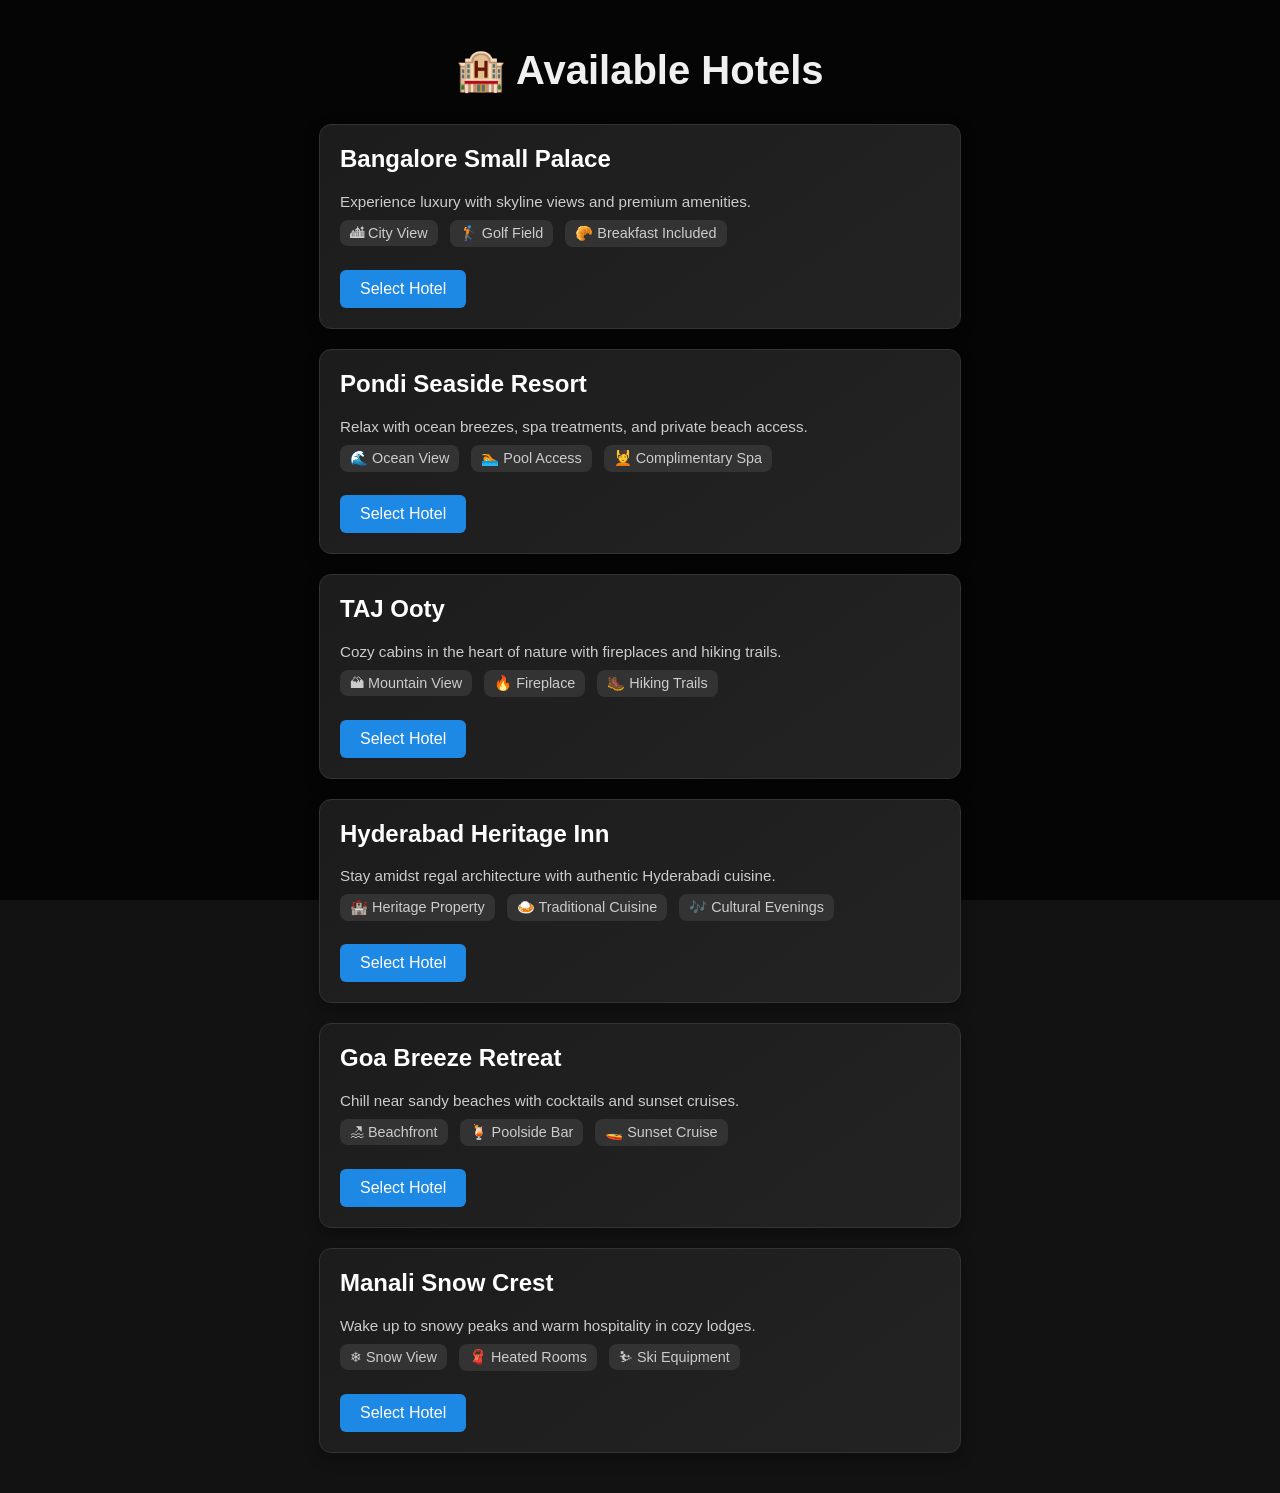
==== backend/templates/catalog.html @ 008aa0b5 "Initial project scaffold" ====
<!DOCTYPE html>
<html lang="en">
<head>
  <meta charset="UTF-8">
  <title>Hotel Catalog</title>
  <style>
    body {
	   margin: 0;
	   background-image: url('homepage.jpg');
	   background-size: cover;
       background-position: center;
       background-attachment: fixed;
       color: #f0f0f0;
       font-family: 'Segoe UI', Tahoma, Geneva, Verdana, sans-serif;
       padding: 20px;
	}
	
	body::before {
  content: '';
  position: fixed;
  top: 0; left: 0;
  width: 100%; height: 100%;
  background: rgba(0, 0, 0, 0.75); /* Light opacity (25%) */
  z-index: -1;
}

    body {
      margin: 0;
      background-color: #121212;
      color: #f0f0f0;
      font-family: 'Segoe UI', Tahoma, Geneva, Verdana, sans-serif;
      padding: 20px;
    }

    h1 {
      text-align: center;
      margin-bottom: 30px;
      font-size: 2.5em;
    }

    .hotel {
      background: linear-gradient(145deg, #1c1c1c, #232323);
      border: 1px solid #333;
      border-radius: 12px;
      padding: 20px;
      margin: 20px auto;
      max-width: 600px;
      box-shadow: 0 5px 15px rgba(0,0,0,0.3);
      transition: transform 0.2s;
    }

    .hotel:hover {
      transform: scale(1.02);
    }

    .hotel h2 {
      margin-top: 0;
      color: #ffffff;
    }

    .hotel p {
      margin: 10px 0;
      color: #cccccc;
      font-size: 0.95em;
    }

    .features {
      margin-top: 10px;
      font-size: 0.9em;
    }

    .features span {
      display: inline-block;
      background: #333;
      color: #ccc;
      padding: 5px 10px;
      border-radius: 8px;
      margin-right: 8px;
      margin-bottom: 5px;
    }

    button {
      background-color: #1e88e5;
      color: white;
      border: none;
      padding: 10px 20px;
      font-size: 1em;
      border-radius: 6px;
      cursor: pointer;
      transition: background 0.3s ease;
    }

    button:hover {
      background-color: #1565c0;
    }

    @media (max-width: 600px) {
      body {
        padding: 10px;
      }

      .hotel {
        padding: 15px;
      }
    }
  </style>
</head>
<body>
  <h1>🏨 Available Hotels</h1>

  <div class="hotel">
    <h2>Bangalore Small Palace</h2>
    <p>Experience luxury with skyline views and premium amenities.</p>
    <div class="features">
      <span>🏙 City View</span>
      <span>🏌 Golf Field</span>
      <span>🥐 Breakfast Included</span>
    </div>
    <br>
    <button onclick="selectHotel('Grand Palace')">Select Hotel</button>
  </div>

  <div class="hotel">
    <h2>Pondi Seaside Resort</h2>
    <p>Relax with ocean breezes, spa treatments, and private beach access.</p>
    <div class="features">
      <span>🌊 Ocean View</span>
      <span>🏊 Pool Access</span>
      <span>💆 Complimentary Spa</span>
    </div>
    <br>
    <button onclick="selectHotel('Seaside Resort')">Select Hotel</button>
  </div>

  <div class="hotel">
    <h2>TAJ Ooty</h2>
    <p>Cozy cabins in the heart of nature with fireplaces and hiking trails.</p>
    <div class="features">
      <span>🏔 Mountain View</span>
      <span>🔥 Fireplace</span>
      <span>🥾 Hiking Trails</span>
    </div>
    <br>
    <button onclick="selectHotel('Mountain Lodge')">Select Hotel</button>
  </div>
    <div class="hotel">
    <h2>Hyderabad Heritage Inn</h2>
    <p>Stay amidst regal architecture with authentic Hyderabadi cuisine.</p>
    <div class="features">
      <span>🏰 Heritage Property</span>
      <span>🍛 Traditional Cuisine</span>
      <span>🎶 Cultural Evenings</span>
    </div>
    <br>
    <button onclick="selectHotel('Heritage Inn')">Select Hotel</button>
  </div>

  <div class="hotel">
    <h2>Goa Breeze Retreat</h2>
    <p>Chill near sandy beaches with cocktails and sunset cruises.</p>
    <div class="features">
      <span>🏖 Beachfront</span>
      <span>🍹 Poolside Bar</span>
      <span>🚤 Sunset Cruise</span>
    </div>
    <br>
    <button onclick="selectHotel('Breeze Retreat')">Select Hotel</button>
  </div>

  <div class="hotel">
    <h2>Manali Snow Crest</h2>
    <p>Wake up to snowy peaks and warm hospitality in cozy lodges.</p>
    <div class="features">
      <span>❄ Snow View</span>
      <span>🧣 Heated Rooms</span>
      <span>⛷ Ski Equipment</span>
    </div>
    <br>
    <button onclick="selectHotel('Snow Crest')">Select Hotel</button>
  </div>


  <script>
    function selectHotel(hotelName) {
      localStorage.removeItem("selectedHotel");
      localStorage.setItem("selectedHotel", hotelName);
      window.location.href = "Rooms_list.html";
    }
  </script>
</body>
</html>
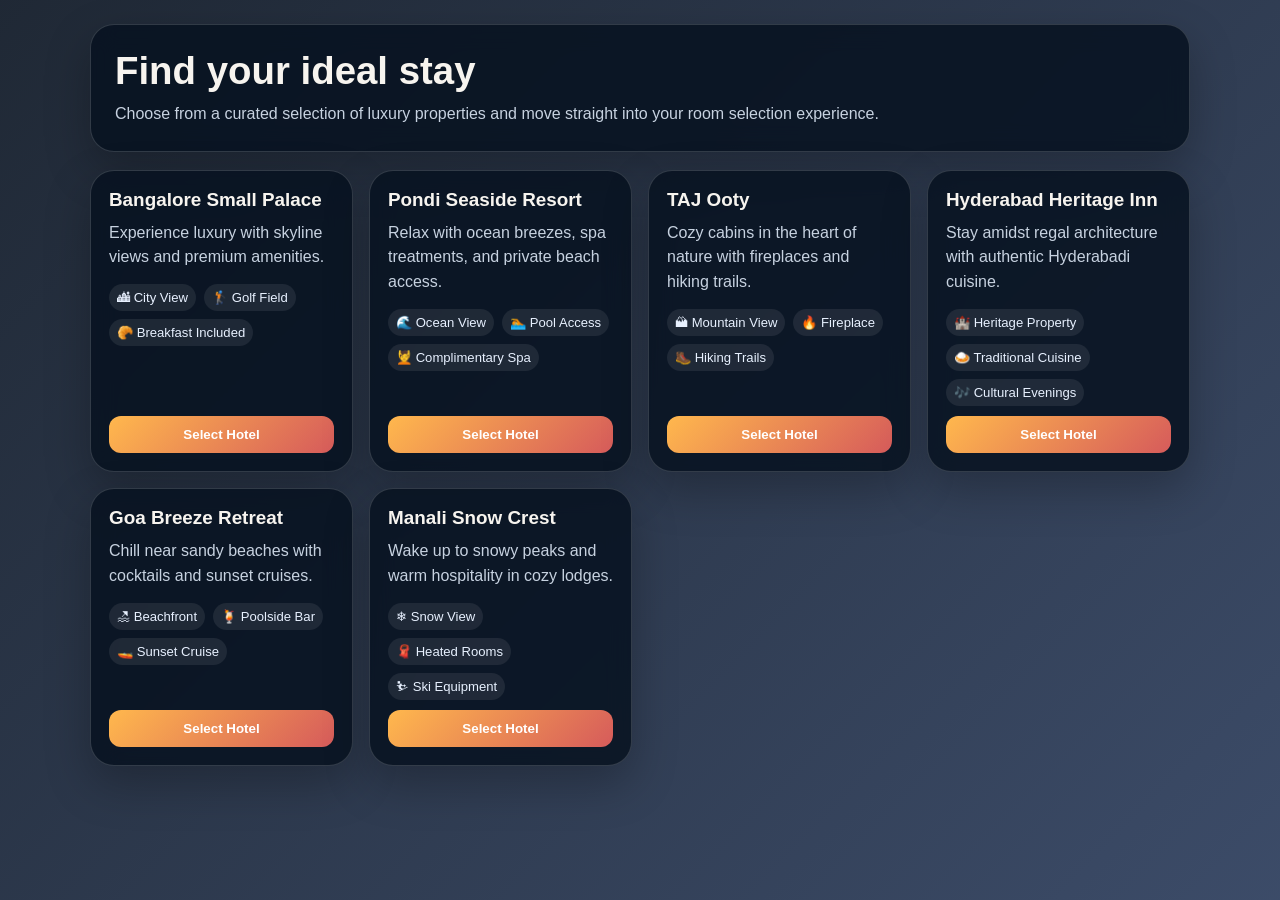
==== commit 6eb66db8: "Refresh booking flow UI and routing" ====
--- a/backend/templates/catalog.html
+++ b/backend/templates/catalog.html
@@ -2,189 +2,162 @@
 <html lang="en">
 <head>
   <meta charset="UTF-8">
+  <meta name="viewport" content="width=device-width, initial-scale=1.0" />
   <title>Hotel Catalog</title>
   <style>
-    body {
-	   margin: 0;
-	   background-image: url('homepage.jpg');
-	   background-size: cover;
-       background-position: center;
-       background-attachment: fixed;
-       color: #f0f0f0;
-       font-family: 'Segoe UI', Tahoma, Geneva, Verdana, sans-serif;
-       padding: 20px;
-	}
-	
-	body::before {
-  content: '';
-  position: fixed;
-  top: 0; left: 0;
-  width: 100%; height: 100%;
-  background: rgba(0, 0, 0, 0.75); /* Light opacity (25%) */
-  z-index: -1;
-}
+    :root {
+      --bg: #07111f;
+      --panel: rgba(7, 17, 31, 0.84);
+      --text: #f7f4ef;
+      --muted: #c7d2e0;
+      --accent: #ffb84d;
+      --accent-2: #d65b5b;
+      --border: rgba(255,255,255,0.16);
+    }
 
+    * { box-sizing: border-box; }
     body {
       margin: 0;
-      background-color: #121212;
-      color: #f0f0f0;
+      min-height: 100vh;
       font-family: 'Segoe UI', Tahoma, Geneva, Verdana, sans-serif;
-      padding: 20px;
+      color: var(--text);
+      background: linear-gradient(135deg, rgba(7,17,31,0.9), rgba(17,36,71,0.82)), url('/static/homepage.jpg') center/cover fixed;
+      padding: 24px;
     }
 
-    h1 {
-      text-align: center;
-      margin-bottom: 30px;
-      font-size: 2.5em;
+    .page-shell {
+      max-width: 1100px;
+      margin: 0 auto;
+      display: grid;
+      gap: 18px;
     }
 
-    .hotel {
-      background: linear-gradient(145deg, #1c1c1c, #232323);
-      border: 1px solid #333;
-      border-radius: 12px;
-      padding: 20px;
-      margin: 20px auto;
-      max-width: 600px;
-      box-shadow: 0 5px 15px rgba(0,0,0,0.3);
-      transition: transform 0.2s;
+    .hero-card, .hotel-card {
+      background: var(--panel);
+      backdrop-filter: blur(12px);
+      border: 1px solid var(--border);
+      border-radius: 24px;
+      box-shadow: 0 18px 45px rgba(0,0,0,0.25);
     }
 
-    .hotel:hover {
-      transform: scale(1.02);
+    .hero-card {
+      padding: 24px;
     }
 
-    .hotel h2 {
-      margin-top: 0;
-      color: #ffffff;
+    .hero-card h1 {
+      margin: 0 0 8px;
+      font-size: clamp(1.8rem, 3vw, 2.4rem);
     }
 
-    .hotel p {
-      margin: 10px 0;
-      color: #cccccc;
-      font-size: 0.95em;
+    .hero-card p {
+      margin: 0;
+      color: var(--muted);
+      line-height: 1.6;
     }
 
+    .hotel-grid {
+      display: grid;
+      grid-template-columns: repeat(auto-fit, minmax(260px, 1fr));
+      gap: 16px;
+    }
+
+    .hotel-card {
+      padding: 18px;
+      display: flex;
+      flex-direction: column;
+      gap: 10px;
+      transition: transform .2s ease;
+    }
+
+    .hotel-card:hover { transform: translateY(-3px); }
+
+    .hotel-card h2 { margin: 0; font-size: 1.18rem; }
+    .hotel-card p { margin: 0; color: var(--muted); line-height: 1.55; }
+
     .features {
-      margin-top: 10px;
-      font-size: 0.9em;
+      display: flex;
+      flex-wrap: wrap;
+      gap: 8px;
+      margin-top: 4px;
     }
 
     .features span {
-      display: inline-block;
-      background: #333;
-      color: #ccc;
-      padding: 5px 10px;
-      border-radius: 8px;
-      margin-right: 8px;
-      margin-bottom: 5px;
+      font-size: 0.82rem;
+      padding: 6px 8px;
+      border-radius: 999px;
+      background: rgba(255,255,255,0.08);
+      color: #e8f1ff;
     }
 
     button {
-      background-color: #1e88e5;
+      margin-top: auto;
+      border: none;
+      border-radius: 12px;
+      padding: 11px 14px;
+      background: linear-gradient(135deg, var(--accent), var(--accent-2));
       color: white;
-      border: none;
-      padding: 10px 20px;
-      font-size: 1em;
-      border-radius: 6px;
+      font-weight: 700;
       cursor: pointer;
-      transition: background 0.3s ease;
-    }
-
-    button:hover {
-      background-color: #1565c0;
-    }
-
-    @media (max-width: 600px) {
-      body {
-        padding: 10px;
-      }
-
-      .hotel {
-        padding: 15px;
-      }
     }
   </style>
 </head>
 <body>
-  <h1>🏨 Available Hotels</h1>
+  <div class="page-shell">
+    <section class="hero-card">
+      <h1>Find your ideal stay</h1>
+      <p>Choose from a curated selection of luxury properties and move straight into your room selection experience.</p>
+    </section>
 
-  <div class="hotel">
-    <h2>Bangalore Small Palace</h2>
-    <p>Experience luxury with skyline views and premium amenities.</p>
-    <div class="features">
-      <span>🏙 City View</span>
-      <span>🏌 Golf Field</span>
-      <span>🥐 Breakfast Included</span>
-    </div>
-    <br>
-    <button onclick="selectHotel('Grand Palace')">Select Hotel</button>
+    <section class="hotel-grid">
+      <article class="hotel-card">
+        <h2>Bangalore Small Palace</h2>
+        <p>Experience luxury with skyline views and premium amenities.</p>
+        <div class="features"><span>🏙 City View</span><span>🏌 Golf Field</span><span>🥐 Breakfast Included</span></div>
+        <button onclick="selectHotel('Grand Palace')">Select Hotel</button>
+      </article>
+
+      <article class="hotel-card">
+        <h2>Pondi Seaside Resort</h2>
+        <p>Relax with ocean breezes, spa treatments, and private beach access.</p>
+        <div class="features"><span>🌊 Ocean View</span><span>🏊 Pool Access</span><span>💆 Complimentary Spa</span></div>
+        <button onclick="selectHotel('Seaside Resort')">Select Hotel</button>
+      </article>
+
+      <article class="hotel-card">
+        <h2>TAJ Ooty</h2>
+        <p>Cozy cabins in the heart of nature with fireplaces and hiking trails.</p>
+        <div class="features"><span>🏔 Mountain View</span><span>🔥 Fireplace</span><span>🥾 Hiking Trails</span></div>
+        <button onclick="selectHotel('Mountain Lodge')">Select Hotel</button>
+      </article>
+
+      <article class="hotel-card">
+        <h2>Hyderabad Heritage Inn</h2>
+        <p>Stay amidst regal architecture with authentic Hyderabadi cuisine.</p>
+        <div class="features"><span>🏰 Heritage Property</span><span>🍛 Traditional Cuisine</span><span>🎶 Cultural Evenings</span></div>
+        <button onclick="selectHotel('Heritage Inn')">Select Hotel</button>
+      </article>
+
+      <article class="hotel-card">
+        <h2>Goa Breeze Retreat</h2>
+        <p>Chill near sandy beaches with cocktails and sunset cruises.</p>
+        <div class="features"><span>🏖 Beachfront</span><span>🍹 Poolside Bar</span><span>🚤 Sunset Cruise</span></div>
+        <button onclick="selectHotel('Breeze Retreat')">Select Hotel</button>
+      </article>
+
+      <article class="hotel-card">
+        <h2>Manali Snow Crest</h2>
+        <p>Wake up to snowy peaks and warm hospitality in cozy lodges.</p>
+        <div class="features"><span>❄ Snow View</span><span>🧣 Heated Rooms</span><span>⛷ Ski Equipment</span></div>
+        <button onclick="selectHotel('Snow Crest')">Select Hotel</button>
+      </article>
+    </section>
   </div>
-
-  <div class="hotel">
-    <h2>Pondi Seaside Resort</h2>
-    <p>Relax with ocean breezes, spa treatments, and private beach access.</p>
-    <div class="features">
-      <span>🌊 Ocean View</span>
-      <span>🏊 Pool Access</span>
-      <span>💆 Complimentary Spa</span>
-    </div>
-    <br>
-    <button onclick="selectHotel('Seaside Resort')">Select Hotel</button>
-  </div>
-
-  <div class="hotel">
-    <h2>TAJ Ooty</h2>
-    <p>Cozy cabins in the heart of nature with fireplaces and hiking trails.</p>
-    <div class="features">
-      <span>🏔 Mountain View</span>
-      <span>🔥 Fireplace</span>
-      <span>🥾 Hiking Trails</span>
-    </div>
-    <br>
-    <button onclick="selectHotel('Mountain Lodge')">Select Hotel</button>
-  </div>
-    <div class="hotel">
-    <h2>Hyderabad Heritage Inn</h2>
-    <p>Stay amidst regal architecture with authentic Hyderabadi cuisine.</p>
-    <div class="features">
-      <span>🏰 Heritage Property</span>
-      <span>🍛 Traditional Cuisine</span>
-      <span>🎶 Cultural Evenings</span>
-    </div>
-    <br>
-    <button onclick="selectHotel('Heritage Inn')">Select Hotel</button>
-  </div>
-
-  <div class="hotel">
-    <h2>Goa Breeze Retreat</h2>
-    <p>Chill near sandy beaches with cocktails and sunset cruises.</p>
-    <div class="features">
-      <span>🏖 Beachfront</span>
-      <span>🍹 Poolside Bar</span>
-      <span>🚤 Sunset Cruise</span>
-    </div>
-    <br>
-    <button onclick="selectHotel('Breeze Retreat')">Select Hotel</button>
-  </div>
-
-  <div class="hotel">
-    <h2>Manali Snow Crest</h2>
-    <p>Wake up to snowy peaks and warm hospitality in cozy lodges.</p>
-    <div class="features">
-      <span>❄ Snow View</span>
-      <span>🧣 Heated Rooms</span>
-      <span>⛷ Ski Equipment</span>
-    </div>
-    <br>
-    <button onclick="selectHotel('Snow Crest')">Select Hotel</button>
-  </div>
-
 
   <script>
     function selectHotel(hotelName) {
-      localStorage.removeItem("selectedHotel");
-      localStorage.setItem("selectedHotel", hotelName);
-      window.location.href = "Rooms_list.html";
+      localStorage.removeItem('selectedHotel');
+      localStorage.setItem('selectedHotel', hotelName);
+      window.location.href = '/Rooms_list.html';
     }
   </script>
 </body>
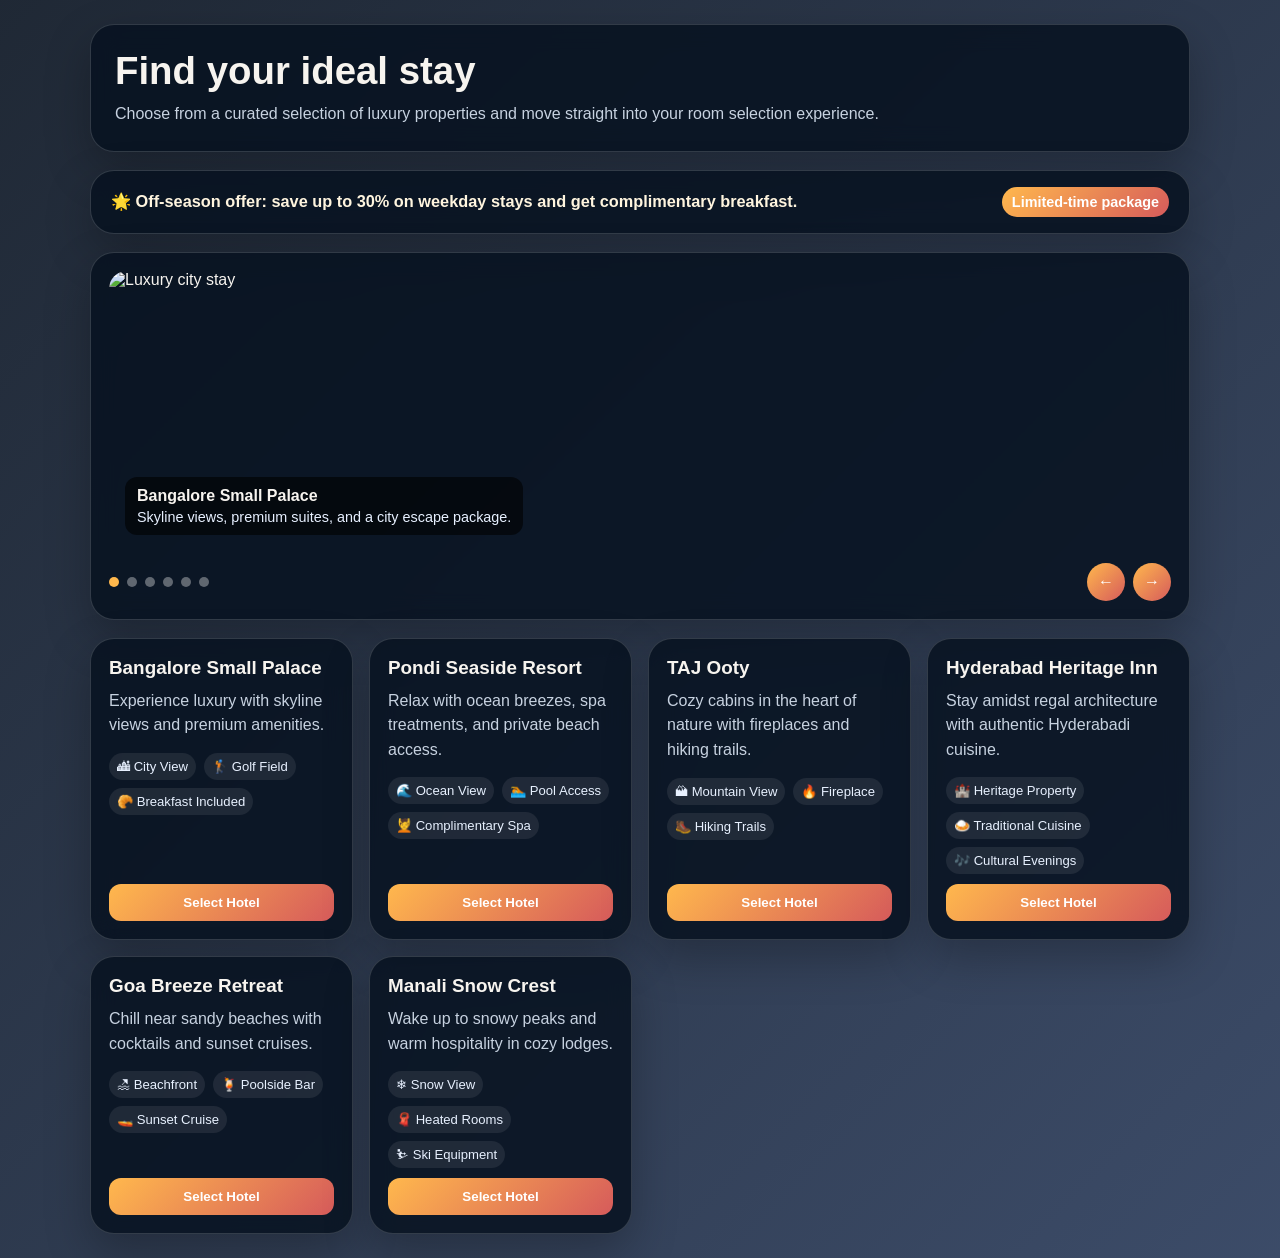
==== commit 315f947a: "Add catalog photo carousel and offers banner" ====
--- a/backend/templates/catalog.html
+++ b/backend/templates/catalog.html
@@ -32,7 +32,7 @@
       gap: 18px;
     }
 
-    .hero-card, .hotel-card {
+    .hero-card, .hotel-card, .promo-banner, .carousel-card {
       background: var(--panel);
       backdrop-filter: blur(12px);
       border: 1px solid var(--border);
@@ -53,6 +53,120 @@
       margin: 0;
       color: var(--muted);
       line-height: 1.6;
+    }
+
+    .promo-banner {
+      padding: 16px 20px;
+      display: flex;
+      flex-wrap: wrap;
+      align-items: center;
+      justify-content: space-between;
+      gap: 10px;
+      color: #fff5df;
+    }
+
+    .promo-banner strong {
+      font-size: 1.02rem;
+    }
+
+    .promo-pill {
+      display: inline-block;
+      padding: 7px 10px;
+      border-radius: 999px;
+      background: linear-gradient(135deg, var(--accent), var(--accent-2));
+      color: white;
+      font-size: 0.9rem;
+      font-weight: 700;
+    }
+
+    .carousel-card {
+      padding: 18px;
+      display: grid;
+      gap: 12px;
+    }
+
+    .carousel-frame {
+      position: relative;
+      overflow: hidden;
+      border-radius: 18px;
+      min-height: 280px;
+    }
+
+    .carousel-slide {
+      position: absolute;
+      inset: 0;
+      opacity: 0;
+      transition: opacity 0.4s ease;
+    }
+
+    .carousel-slide.active { opacity: 1; }
+
+    .carousel-slide img {
+      width: 100%;
+      height: 100%;
+      object-fit: cover;
+      display: block;
+    }
+
+    .slide-caption {
+      position: absolute;
+      left: 16px;
+      bottom: 16px;
+      background: rgba(0,0,0,0.6);
+      padding: 10px 12px;
+      border-radius: 12px;
+      max-width: 80%;
+    }
+
+    .slide-caption h3 {
+      margin: 0 0 4px;
+      font-size: 1rem;
+    }
+
+    .slide-caption p {
+      margin: 0;
+      color: #e7f0ff;
+      font-size: 0.9rem;
+    }
+
+    .carousel-controls {
+      display: flex;
+      align-items: center;
+      justify-content: space-between;
+      gap: 10px;
+    }
+
+    .carousel-buttons {
+      display: flex;
+      gap: 8px;
+    }
+
+    .carousel-buttons button {
+      margin-top: 0;
+      width: 38px;
+      height: 38px;
+      padding: 0;
+      border-radius: 999px;
+      font-size: 1rem;
+    }
+
+    .dots {
+      display: flex;
+      gap: 8px;
+    }
+
+    .dot {
+      width: 10px;
+      height: 10px;
+      border-radius: 50%;
+      background: rgba(255,255,255,0.35);
+      border: none;
+      padding: 0;
+      cursor: pointer;
+    }
+
+    .dot.active {
+      background: var(--accent);
     }
 
     .hotel-grid {
@@ -108,6 +222,72 @@
       <p>Choose from a curated selection of luxury properties and move straight into your room selection experience.</p>
     </section>
 
+    <section class="promo-banner">
+      <strong>🌟 Off-season offer: save up to 30% on weekday stays and get complimentary breakfast.</strong>
+      <span class="promo-pill">Limited-time package</span>
+    </section>
+
+    <section class="carousel-card">
+      <div class="carousel-frame">
+        <div class="carousel-slide active">
+          <img src="https://images.unsplash.com/photo-1505693416388-ac5ce068fe85?auto=format&fit=crop&w=1200&q=80" alt="Luxury city stay" />
+          <div class="slide-caption">
+            <h3>Bangalore Small Palace</h3>
+            <p>Skyline views, premium suites, and a city escape package.</p>
+          </div>
+        </div>
+        <div class="carousel-slide">
+          <img src="https://images.unsplash.com/photo-1507525428034-b723cf961d3e?auto=format&fit=crop&w=1200&q=80" alt="Seaside resort" />
+          <div class="slide-caption">
+            <h3>Pondi Seaside Resort</h3>
+            <p>Oceanfront retreats with spa access and weekend deals.</p>
+          </div>
+        </div>
+        <div class="carousel-slide">
+          <img src="https://images.unsplash.com/photo-1468581264429-2548ef9eb732?auto=format&fit=crop&w=1200&q=80" alt="Mountain lodge" />
+          <div class="slide-caption">
+            <h3>TAJ Ooty</h3>
+            <p>Cool weather, cozy cabins, and monsoon getaway offers.</p>
+          </div>
+        </div>
+        <div class="carousel-slide">
+          <img src="https://images.unsplash.com/photo-1512918728675-ed5a9ecdebfd?auto=format&fit=crop&w=1200&q=80" alt="Heritage hotel" />
+          <div class="slide-caption">
+            <h3>Hyderabad Heritage Inn</h3>
+            <p>Classic charm paired with cultural dining and festive offers.</p>
+          </div>
+        </div>
+        <div class="carousel-slide">
+          <img src="https://images.unsplash.com/photo-1500375592092-40eb2168fd21?auto=format&fit=crop&w=1200&q=80" alt="Beachfront retreat" />
+          <div class="slide-caption">
+            <h3>Goa Breeze Retreat</h3>
+            <p>Beachfront stays with sunset cruise perks and seasonal savings.</p>
+          </div>
+        </div>
+        <div class="carousel-slide">
+          <img src="https://images.unsplash.com/photo-1516483638261-f4dbaf036963?auto=format&fit=crop&w=1200&q=80" alt="Snowy mountain resort" />
+          <div class="slide-caption">
+            <h3>Manali Snow Crest</h3>
+            <p>Snowy escapes with family packages and winter discounts.</p>
+          </div>
+        </div>
+      </div>
+      <div class="carousel-controls">
+        <div class="dots" role="tablist" aria-label="Hotel gallery indicators">
+          <button class="dot active" data-index="0" aria-label="Show slide 1"></button>
+          <button class="dot" data-index="1" aria-label="Show slide 2"></button>
+          <button class="dot" data-index="2" aria-label="Show slide 3"></button>
+          <button class="dot" data-index="3" aria-label="Show slide 4"></button>
+          <button class="dot" data-index="4" aria-label="Show slide 5"></button>
+          <button class="dot" data-index="5" aria-label="Show slide 6"></button>
+        </div>
+        <div class="carousel-buttons">
+          <button type="button" class="carousel-prev" aria-label="Previous slide">←</button>
+          <button type="button" class="carousel-next" aria-label="Next slide">→</button>
+        </div>
+      </div>
+    </section>
+
     <section class="hotel-grid">
       <article class="hotel-card">
         <h2>Bangalore Small Palace</h2>
@@ -159,6 +339,22 @@
       localStorage.setItem('selectedHotel', hotelName);
       window.location.href = '/Rooms_list.html';
     }
+
+    const slides = Array.from(document.querySelectorAll('.carousel-slide'));
+    const dots = Array.from(document.querySelectorAll('.dot'));
+    let currentSlide = 0;
+
+    function showSlide(index) {
+      currentSlide = (index + slides.length) % slides.length;
+      slides.forEach((slide, i) => slide.classList.toggle('active', i === currentSlide));
+      dots.forEach((dot, i) => dot.classList.toggle('active', i === currentSlide));
+    }
+
+    document.querySelector('.carousel-prev')?.addEventListener('click', () => showSlide(currentSlide - 1));
+    document.querySelector('.carousel-next')?.addEventListener('click', () => showSlide(currentSlide + 1));
+    dots.forEach(dot => dot.addEventListener('click', () => showSlide(Number(dot.dataset.index))));
+
+    setInterval(() => showSlide(currentSlide + 1), 5000);
   </script>
 </body>
 </html>
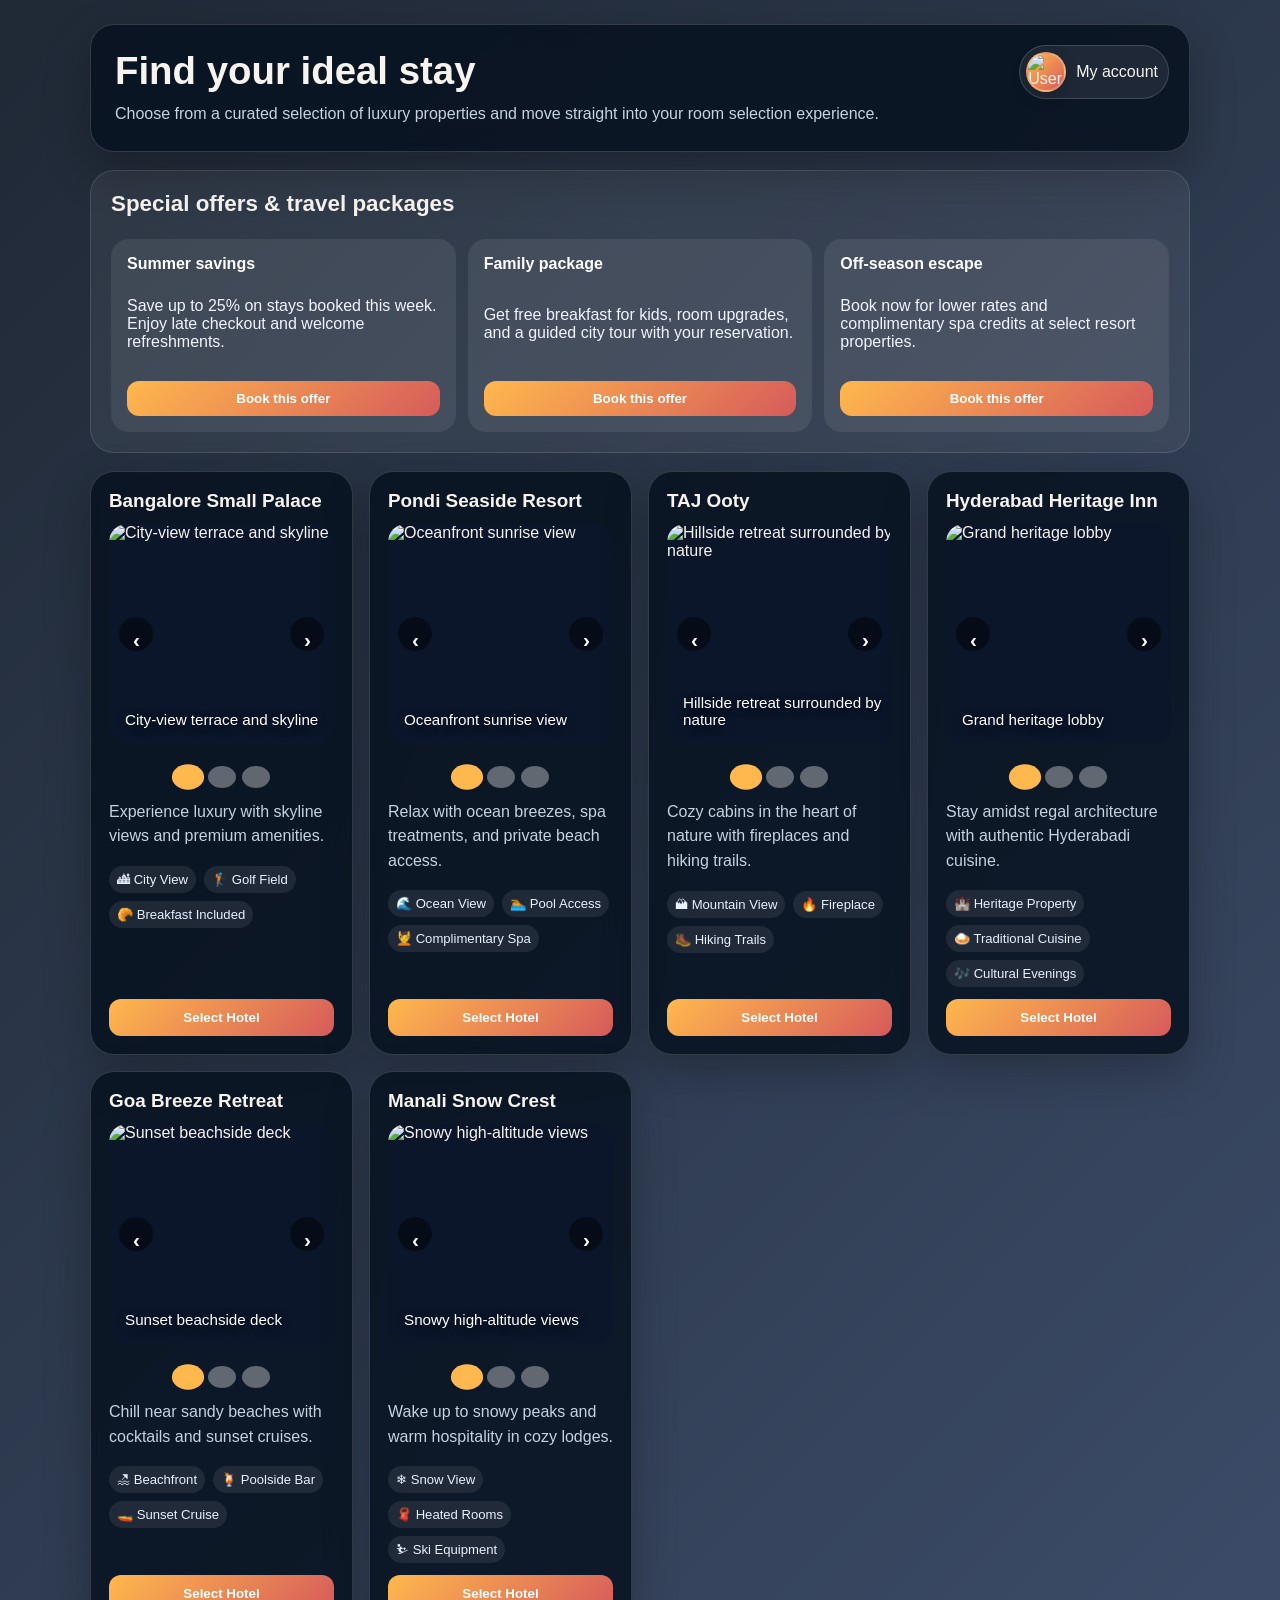
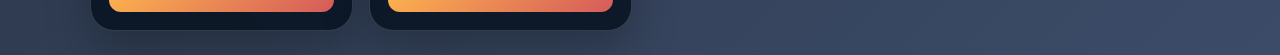
==== commit 3c060e44: "Add user dashboard profile and bookings views" ====
--- a/backend/templates/catalog.html
+++ b/backend/templates/catalog.html
@@ -32,7 +32,7 @@
       gap: 18px;
     }
 
-    .hero-card, .hotel-card, .promo-banner, .carousel-card {
+    .hero-card, .hotel-card {
       background: var(--panel);
       backdrop-filter: blur(12px);
       border: 1px solid var(--border);
@@ -42,6 +42,7 @@
 
     .hero-card {
       padding: 24px;
+      position: relative;
     }
 
     .hero-card h1 {
@@ -55,118 +56,63 @@
       line-height: 1.6;
     }
 
-    .promo-banner {
-      padding: 16px 20px;
-      display: flex;
-      flex-wrap: wrap;
-      align-items: center;
-      justify-content: space-between;
-      gap: 10px;
-      color: #fff5df;
-    }
-
-    .promo-banner strong {
-      font-size: 1.02rem;
-    }
-
-    .promo-pill {
-      display: inline-block;
-      padding: 7px 10px;
-      border-radius: 999px;
-      background: linear-gradient(135deg, var(--accent), var(--accent-2));
-      color: white;
-      font-size: 0.9rem;
-      font-weight: 700;
-    }
-
-    .carousel-card {
-      padding: 18px;
-      display: grid;
-      gap: 12px;
-    }
-
-    .carousel-frame {
-      position: relative;
-      overflow: hidden;
-      border-radius: 18px;
-      min-height: 280px;
-    }
-
-    .carousel-slide {
+    .profile-menu {
       position: absolute;
-      inset: 0;
-      opacity: 0;
-      transition: opacity 0.4s ease;
-    }
-
-    .carousel-slide.active { opacity: 1; }
-
-    .carousel-slide img {
-      width: 100%;
-      height: 100%;
-      object-fit: cover;
-      display: block;
-    }
-
-    .slide-caption {
-      position: absolute;
-      left: 16px;
-      bottom: 16px;
-      background: rgba(0,0,0,0.6);
-      padding: 10px 12px;
-      border-radius: 12px;
-      max-width: 80%;
-    }
-
-    .slide-caption h3 {
-      margin: 0 0 4px;
-      font-size: 1rem;
-    }
-
-    .slide-caption p {
-      margin: 0;
-      color: #e7f0ff;
-      font-size: 0.9rem;
-    }
-
-    .carousel-controls {
+      top: 20px;
+      right: 20px;
+      z-index: 3;
+    }
+
+    .profile-trigger {
       display: flex;
       align-items: center;
-      justify-content: space-between;
       gap: 10px;
-    }
-
-    .carousel-buttons {
-      display: flex;
-      gap: 8px;
-    }
-
-    .carousel-buttons button {
-      margin-top: 0;
-      width: 38px;
-      height: 38px;
-      padding: 0;
+      border: 1px solid var(--border);
       border-radius: 999px;
-      font-size: 1rem;
-    }
-
-    .dots {
-      display: flex;
-      gap: 8px;
-    }
-
-    .dot {
-      width: 10px;
-      height: 10px;
+      background: rgba(255,255,255,0.08);
+      padding: 6px 10px 6px 6px;
+      cursor: pointer;
+      color: var(--text);
+    }
+
+    .profile-avatar {
+      width: 40px;
+      height: 40px;
       border-radius: 50%;
-      background: rgba(255,255,255,0.35);
-      border: none;
-      padding: 0;
-      cursor: pointer;
-    }
-
-    .dot.active {
-      background: var(--accent);
+      object-fit: cover;
+      border: 2px solid rgba(255,255,255,0.22);
+      box-shadow: 0 6px 16px rgba(0,0,0,0.2);
+      background: linear-gradient(135deg, var(--accent), var(--accent-2));
+    }
+
+    .profile-dropdown {
+      display: none;
+      position: absolute;
+      top: calc(100% + 8px);
+      right: 0;
+      min-width: 190px;
+      background: rgba(7, 17, 31, 0.96);
+      border: 1px solid var(--border);
+      border-radius: 14px;
+      padding: 8px;
+      box-shadow: 0 14px 30px rgba(0,0,0,0.25);
+    }
+
+    .profile-dropdown a {
+      display: block;
+      padding: 10px 12px;
+      border-radius: 10px;
+      color: var(--text);
+      text-decoration: none;
+      transition: background 0.2s ease;
+    }
+
+    .profile-dropdown a:hover {
+      background: rgba(255,255,255,0.08);
+    }
+
+    .profile-menu.open .profile-dropdown {
+      display: block;
     }
 
     .hotel-grid {
@@ -179,7 +125,7 @@
       padding: 18px;
       display: flex;
       flex-direction: column;
-      gap: 10px;
+      gap: 12px;
       transition: transform .2s ease;
     }
 
@@ -187,6 +133,127 @@
 
     .hotel-card h2 { margin: 0; font-size: 1.18rem; }
     .hotel-card p { margin: 0; color: var(--muted); line-height: 1.55; }
+
+    .carousel {
+      position: relative;
+      overflow: hidden;
+      border-radius: 18px;
+      background: #0b162a;
+      min-height: 210px;
+    }
+
+    .carousel img {
+      width: 100%;
+      height: 220px;
+      object-fit: cover;
+      display: block;
+    }
+
+    .carousel-caption {
+      position: absolute;
+      left: 16px;
+      bottom: 16px;
+      color: white;
+      font-size: 0.95rem;
+      text-shadow: 0 2px 10px rgba(0,0,0,0.5);
+    }
+
+    .carousel-btn {
+      position: absolute;
+      top: 50%;
+      transform: translateY(-50%);
+      width: 34px;
+      height: 34px;
+      border-radius: 50%;
+      border: none;
+      background: rgba(0,0,0,0.45);
+      color: white;
+      font-size: 1.3rem;
+      cursor: pointer;
+      display: grid;
+      place-items: center;
+    }
+
+    .carousel-btn.prev { left: 10px; }
+    .carousel-btn.next { right: 10px; }
+
+    .slide-indicators {
+      display: flex;
+      justify-content: center;
+      gap: 6px;
+      margin-top: 10px;
+    }
+
+    .slide-indicator {
+      width: 8px;
+      height: 8px;
+      border-radius: 50%;
+      background: rgba(255,255,255,0.35);
+      cursor: pointer;
+      transition: transform .2s ease, background .2s ease;
+    }
+
+    .slide-indicator.active {
+      background: var(--accent);
+      transform: scale(1.15);
+    }
+
+    .offers-banner {
+      display: grid;
+      gap: 14px;
+      padding: 20px;
+      border-radius: 24px;
+      background: rgba(255,255,255,0.06);
+      border: 1px solid rgba(255,255,255,0.12);
+    }
+
+    .offers-banner h2 {
+      margin: 0 0 8px;
+      font-size: 1.4rem;
+    }
+
+    .offer-grid {
+      display: grid;
+      grid-template-columns: repeat(auto-fit, minmax(180px, 1fr));
+      gap: 12px;
+    }
+
+    .offer-card {
+      background: rgba(255,255,255,0.08);
+      border-radius: 18px;
+      padding: 16px;
+      color: #f0f4ff;
+      display: flex;
+      flex-direction: column;
+      justify-content: space-between;
+      min-height: 150px;
+    }
+
+    .offer-card strong {
+      display: block;
+      margin-bottom: 8px;
+      color: #fff;
+    }
+
+    .offer-card button {
+      margin-top: 14px;
+      border: none;
+      border-radius: 12px;
+      padding: 10px 12px;
+      font-weight: 700;
+      cursor: pointer;
+      background: linear-gradient(135deg, var(--accent), var(--accent-2));
+      color: white;
+    }
+
+    .offer-card button:hover {
+      transform: translateY(-1px);
+    }
+
+    .offer-card.active {
+      border-color: var(--accent);
+      box-shadow: 0 0 0 2px rgba(255,184,77,0.16);
+    }
 
     .features {
       display: flex;
@@ -218,72 +285,37 @@
 <body>
   <div class="page-shell">
     <section class="hero-card">
+      <div class="profile-menu" id="profileMenu">
+        <div class="profile-trigger" onclick="toggleProfileMenu()">
+          <img class="profile-avatar" src="https://images.unsplash.com/photo-1494790108377-be9c29b29330?auto=format&fit=crop&w=200&q=80" alt="User profile" />
+          <span>My account</span>
+        </div>
+        <div class="profile-dropdown">
+          <a href="/dashboard?view=profile">Profile</a>
+          <a href="/dashboard?view=bookings">My Bookings</a>
+        </div>
+      </div>
       <h1>Find your ideal stay</h1>
       <p>Choose from a curated selection of luxury properties and move straight into your room selection experience.</p>
     </section>
 
-    <section class="promo-banner">
-      <strong>🌟 Off-season offer: save up to 30% on weekday stays and get complimentary breakfast.</strong>
-      <span class="promo-pill">Limited-time package</span>
-    </section>
-
-    <section class="carousel-card">
-      <div class="carousel-frame">
-        <div class="carousel-slide active">
-          <img src="https://images.unsplash.com/photo-1505693416388-ac5ce068fe85?auto=format&fit=crop&w=1200&q=80" alt="Luxury city stay" />
-          <div class="slide-caption">
-            <h3>Bangalore Small Palace</h3>
-            <p>Skyline views, premium suites, and a city escape package.</p>
-          </div>
-        </div>
-        <div class="carousel-slide">
-          <img src="https://images.unsplash.com/photo-1507525428034-b723cf961d3e?auto=format&fit=crop&w=1200&q=80" alt="Seaside resort" />
-          <div class="slide-caption">
-            <h3>Pondi Seaside Resort</h3>
-            <p>Oceanfront retreats with spa access and weekend deals.</p>
-          </div>
-        </div>
-        <div class="carousel-slide">
-          <img src="https://images.unsplash.com/photo-1468581264429-2548ef9eb732?auto=format&fit=crop&w=1200&q=80" alt="Mountain lodge" />
-          <div class="slide-caption">
-            <h3>TAJ Ooty</h3>
-            <p>Cool weather, cozy cabins, and monsoon getaway offers.</p>
-          </div>
-        </div>
-        <div class="carousel-slide">
-          <img src="https://images.unsplash.com/photo-1512918728675-ed5a9ecdebfd?auto=format&fit=crop&w=1200&q=80" alt="Heritage hotel" />
-          <div class="slide-caption">
-            <h3>Hyderabad Heritage Inn</h3>
-            <p>Classic charm paired with cultural dining and festive offers.</p>
-          </div>
-        </div>
-        <div class="carousel-slide">
-          <img src="https://images.unsplash.com/photo-1500375592092-40eb2168fd21?auto=format&fit=crop&w=1200&q=80" alt="Beachfront retreat" />
-          <div class="slide-caption">
-            <h3>Goa Breeze Retreat</h3>
-            <p>Beachfront stays with sunset cruise perks and seasonal savings.</p>
-          </div>
-        </div>
-        <div class="carousel-slide">
-          <img src="https://images.unsplash.com/photo-1516483638261-f4dbaf036963?auto=format&fit=crop&w=1200&q=80" alt="Snowy mountain resort" />
-          <div class="slide-caption">
-            <h3>Manali Snow Crest</h3>
-            <p>Snowy escapes with family packages and winter discounts.</p>
-          </div>
-        </div>
-      </div>
-      <div class="carousel-controls">
-        <div class="dots" role="tablist" aria-label="Hotel gallery indicators">
-          <button class="dot active" data-index="0" aria-label="Show slide 1"></button>
-          <button class="dot" data-index="1" aria-label="Show slide 2"></button>
-          <button class="dot" data-index="2" aria-label="Show slide 3"></button>
-          <button class="dot" data-index="3" aria-label="Show slide 4"></button>
-          <button class="dot" data-index="4" aria-label="Show slide 5"></button>
-          <button class="dot" data-index="5" aria-label="Show slide 6"></button>
-        </div>
-        <div class="carousel-buttons">
-          <button type="button" class="carousel-prev" aria-label="Previous slide">←</button>
-          <button type="button" class="carousel-next" aria-label="Next slide">→</button>
+    <section class="offers-banner">
+      <h2>Special offers &amp; travel packages</h2>
+      <div class="offer-grid">
+        <div class="offer-card" id="offer-summer_savings">
+          <strong>Summer savings</strong>
+          <p>Save up to 25% on stays booked this week. Enjoy late checkout and welcome refreshments.</p>
+          <button type="button" onclick="applyOffer('summer_savings')">Book this offer</button>
+        </div>
+        <div class="offer-card" id="offer-family_package">
+          <strong>Family package</strong>
+          <p>Get free breakfast for kids, room upgrades, and a guided city tour with your reservation.</p>
+          <button type="button" onclick="applyOffer('family_package')">Book this offer</button>
+        </div>
+        <div class="offer-card" id="offer-off_season">
+          <strong>Off-season escape</strong>
+          <p>Book now for lower rates and complimentary spa credits at select resort properties.</p>
+          <button type="button" onclick="applyOffer('off_season')">Book this offer</button>
         </div>
       </div>
     </section>
@@ -291,6 +323,13 @@
     <section class="hotel-grid">
       <article class="hotel-card">
         <h2>Bangalore Small Palace</h2>
+        <div class="carousel" data-hotel-key="Grand Palace">
+          <img src="" alt="Bangalore Small Palace preview" />
+          <div class="carousel-caption">Loading images...</div>
+          <button class="carousel-btn prev">‹</button>
+          <button class="carousel-btn next">›</button>
+        </div>
+        <div class="slide-indicators"></div>
         <p>Experience luxury with skyline views and premium amenities.</p>
         <div class="features"><span>🏙 City View</span><span>🏌 Golf Field</span><span>🥐 Breakfast Included</span></div>
         <button onclick="selectHotel('Grand Palace')">Select Hotel</button>
@@ -298,6 +337,13 @@
 
       <article class="hotel-card">
         <h2>Pondi Seaside Resort</h2>
+        <div class="carousel" data-hotel-key="Seaside Resort">
+          <img src="" alt="Pondi Seaside Resort preview" />
+          <div class="carousel-caption">Loading images...</div>
+          <button class="carousel-btn prev">‹</button>
+          <button class="carousel-btn next">›</button>
+        </div>
+        <div class="slide-indicators"></div>
         <p>Relax with ocean breezes, spa treatments, and private beach access.</p>
         <div class="features"><span>🌊 Ocean View</span><span>🏊 Pool Access</span><span>💆 Complimentary Spa</span></div>
         <button onclick="selectHotel('Seaside Resort')">Select Hotel</button>
@@ -305,6 +351,13 @@
 
       <article class="hotel-card">
         <h2>TAJ Ooty</h2>
+        <div class="carousel" data-hotel-key="Mountain Lodge">
+          <img src="" alt="TAJ Ooty preview" />
+          <div class="carousel-caption">Loading images...</div>
+          <button class="carousel-btn prev">‹</button>
+          <button class="carousel-btn next">›</button>
+        </div>
+        <div class="slide-indicators"></div>
         <p>Cozy cabins in the heart of nature with fireplaces and hiking trails.</p>
         <div class="features"><span>🏔 Mountain View</span><span>🔥 Fireplace</span><span>🥾 Hiking Trails</span></div>
         <button onclick="selectHotel('Mountain Lodge')">Select Hotel</button>
@@ -312,6 +365,13 @@
 
       <article class="hotel-card">
         <h2>Hyderabad Heritage Inn</h2>
+        <div class="carousel" data-hotel-key="Heritage Inn">
+          <img src="" alt="Hyderabad Heritage Inn preview" />
+          <div class="carousel-caption">Loading images...</div>
+          <button class="carousel-btn prev">‹</button>
+          <button class="carousel-btn next">›</button>
+        </div>
+        <div class="slide-indicators"></div>
         <p>Stay amidst regal architecture with authentic Hyderabadi cuisine.</p>
         <div class="features"><span>🏰 Heritage Property</span><span>🍛 Traditional Cuisine</span><span>🎶 Cultural Evenings</span></div>
         <button onclick="selectHotel('Heritage Inn')">Select Hotel</button>
@@ -319,6 +379,13 @@
 
       <article class="hotel-card">
         <h2>Goa Breeze Retreat</h2>
+        <div class="carousel" data-hotel-key="Breeze Retreat">
+          <img src="" alt="Goa Breeze Retreat preview" />
+          <div class="carousel-caption">Loading images...</div>
+          <button class="carousel-btn prev">‹</button>
+          <button class="carousel-btn next">›</button>
+        </div>
+        <div class="slide-indicators"></div>
         <p>Chill near sandy beaches with cocktails and sunset cruises.</p>
         <div class="features"><span>🏖 Beachfront</span><span>🍹 Poolside Bar</span><span>🚤 Sunset Cruise</span></div>
         <button onclick="selectHotel('Breeze Retreat')">Select Hotel</button>
@@ -326,6 +393,13 @@
 
       <article class="hotel-card">
         <h2>Manali Snow Crest</h2>
+        <div class="carousel" data-hotel-key="Snow Crest">
+          <img src="" alt="Manali Snow Crest preview" />
+          <div class="carousel-caption">Loading images...</div>
+          <button class="carousel-btn prev">‹</button>
+          <button class="carousel-btn next">›</button>
+        </div>
+        <div class="slide-indicators"></div>
         <p>Wake up to snowy peaks and warm hospitality in cozy lodges.</p>
         <div class="features"><span>❄ Snow View</span><span>🧣 Heated Rooms</span><span>⛷ Ski Equipment</span></div>
         <button onclick="selectHotel('Snow Crest')">Select Hotel</button>
@@ -334,27 +408,152 @@
   </div>
 
   <script>
+    const hotelSlides = {
+      'Grand Palace': [
+        { src: 'https://images.unsplash.com/photo-1494526585095-c41746248156?auto=format&fit=crop&w=1200&q=80', label: 'City-view terrace and skyline' },
+        { src: 'https://images.unsplash.com/photo-1505693416388-ac5ce068fe85?auto=format&fit=crop&w=1200&q=80', label: 'Luxury bedroom with elegant styling' },
+        { src: 'https://images.unsplash.com/photo-1522708323590-d24dbb6b0267?auto=format&fit=crop&w=1200&q=80', label: 'Modern lounge and relaxing stay area' }
+      ],
+      'Seaside Resort': [
+        { src: 'https://images.unsplash.com/photo-1507525428034-b723cf961d3e?auto=format&fit=crop&w=1200&q=80', label: 'Oceanfront sunrise view' },
+        { src: 'https://images.unsplash.com/photo-1505693416388-ac5ce068fe85?auto=format&fit=crop&w=1200&q=80', label: 'Spacious coastal suite' },
+        { src: 'https://images.unsplash.com/photo-1496417263034-38ec4f0b665a?auto=format&fit=crop&w=1200&q=80', label: 'Private beach lounge' }
+      ],
+      'Mountain Lodge': [
+        { src: 'https://images.unsplash.com/photo-1501785888041-af3ef285b470?auto=format&fit=crop&w=1200&q=80', label: 'Hillside retreat surrounded by nature' },
+        { src: 'https://images.unsplash.com/photo-1512917774080-9991f1c4c750?auto=format&fit=crop&w=1200&q=80', label: 'Warm fireplace bedroom' },
+        { src: 'https://images.unsplash.com/photo-1501959915551-4e1c2304db70?auto=format&fit=crop&w=1200&q=80', label: 'Scenic outdoor walking trails' }
+      ],
+      'Heritage Inn': [
+        { src: 'https://images.unsplash.com/photo-1519821172141-b07e561972ac?auto=format&fit=crop&w=1200&q=80', label: 'Grand heritage lobby' },
+        { src: 'https://images.unsplash.com/photo-1519710164239-da123dc03ef4?auto=format&fit=crop&w=1200&q=80', label: 'Regal suite with classic decor' },
+        { src: 'https://images.unsplash.com/photo-1518609878373-06d740f60d8b?auto=format&fit=crop&w=1200&q=80', label: 'Authentic dining experience' }
+      ],
+      'Breeze Retreat': [
+        { src: 'https://images.unsplash.com/photo-1493558103817-58b2924bce98?auto=format&fit=crop&w=1200&q=80', label: 'Sunset beachside deck' },
+        { src: 'https://images.unsplash.com/photo-1512917774080-9991f1c4c750?auto=format&fit=crop&w=1200&q=80', label: 'Cool beachfront suite' },
+        { src: 'https://images.unsplash.com/photo-1507525428034-b723cf961d3e?auto=format&fit=crop&w=1200&q=80', label: 'Poolside bar and lounge' }
+      ],
+      'Snow Crest': [
+        { src: 'https://images.unsplash.com/photo-1500530855697-b586d89ba3ee?auto=format&fit=crop&w=1200&q=80', label: 'Snowy high-altitude views' },
+        { src: 'https://images.unsplash.com/photo-1512917774080-9991f1c4c750?auto=format&fit=crop&w=1200&q=80', label: 'Cozy alpine rooms' },
+        { src: 'https://images.unsplash.com/photo-1519741499191-6d4f1b818b95?auto=format&fit=crop&w=1200&q=80', label: 'Warm lounge with mountain vistas' }
+      ]
+    };
+
+    function initializeCarousels() {
+      document.querySelectorAll('.carousel').forEach(carousel => {
+        const hotelKey = carousel.dataset.hotelKey;
+        const slides = hotelSlides[hotelKey] || [];
+        const img = carousel.querySelector('img');
+        const caption = carousel.querySelector('.carousel-caption');
+        const prevBtn = carousel.querySelector('.carousel-btn.prev');
+        const nextBtn = carousel.querySelector('.carousel-btn.next');
+        const indicators = carousel.nextElementSibling;
+        let currentIndex = 0;
+
+        if (!slides.length) {
+          img.src = 'https://images.unsplash.com/photo-1505693416388-ac5ce068fe85?auto=format&fit=crop&w=1200&q=80';
+          caption.textContent = 'Beautiful retreat experience';
+          return;
+        }
+
+        function render() {
+          const slide = slides[currentIndex];
+          img.src = slide.src;
+          img.alt = slide.label;
+          caption.textContent = slide.label;
+          indicators.querySelectorAll('.slide-indicator').forEach((dot, index) => {
+            dot.classList.toggle('active', index === currentIndex);
+          });
+        }
+
+        slides.forEach((_, index) => {
+          const dot = document.createElement('button');
+          dot.type = 'button';
+          dot.className = 'slide-indicator';
+          dot.addEventListener('click', () => {
+            currentIndex = index;
+            render();
+          });
+          indicators.appendChild(dot);
+        });
+
+        prevBtn.addEventListener('click', () => {
+          currentIndex = (currentIndex - 1 + slides.length) % slides.length;
+          render();
+        });
+
+        nextBtn.addEventListener('click', () => {
+          currentIndex = (currentIndex + 1) % slides.length;
+          render();
+        });
+
+        render();
+      });
+    }
+
+    const offerCatalog = {
+      summer_savings: {
+        key: 'summer_savings',
+        title: 'Summer savings',
+        description: 'Save up to 25% on stays booked this week. Enjoy late checkout and welcome refreshments.',
+        room_ids: [102, 207, 115],
+        discount: 0.20,
+        hotel: 'Grand Palace'
+      },
+      family_package: {
+        key: 'family_package',
+        title: 'Family package',
+        description: 'Get free breakfast for kids, room upgrades, and a guided city tour with your reservation.',
+        room_ids: [204, 111, 213],
+        discount: 0.15,
+        hotel: 'Seaside Resort'
+      },
+      off_season: {
+        key: 'off_season',
+        title: 'Off-season escape',
+        description: 'Book now for lower rates and complimentary spa credits at select resort properties.',
+        room_ids: [208, 211, 216],
+        discount: 0.25,
+        hotel: 'Breeze Retreat'
+      }
+    };
+
+    function applyOffer(offerKey) {
+      const offer = offerCatalog[offerKey];
+      if (!offer) return;
+      localStorage.setItem('selectedOfferKey', offer.key);
+      localStorage.setItem('selectedOfferTitle', offer.title);
+      localStorage.setItem('selectedOfferDiscount', offer.discount);
+      localStorage.setItem('selectedOfferHotel', offer.hotel);
+      localStorage.setItem('offerRoomIds', JSON.stringify(offer.room_ids));
+      window.location.href = '/Rooms_list.html';
+    }
+
     function selectHotel(hotelName) {
-      localStorage.removeItem('selectedHotel');
+      localStorage.removeItem('selectedOfferKey');
+      localStorage.removeItem('selectedOfferTitle');
+      localStorage.removeItem('selectedOfferDiscount');
+      localStorage.removeItem('selectedOfferHotel');
+      localStorage.removeItem('offerRoomIds');
       localStorage.setItem('selectedHotel', hotelName);
       window.location.href = '/Rooms_list.html';
     }
 
-    const slides = Array.from(document.querySelectorAll('.carousel-slide'));
-    const dots = Array.from(document.querySelectorAll('.dot'));
-    let currentSlide = 0;
-
-    function showSlide(index) {
-      currentSlide = (index + slides.length) % slides.length;
-      slides.forEach((slide, i) => slide.classList.toggle('active', i === currentSlide));
-      dots.forEach((dot, i) => dot.classList.toggle('active', i === currentSlide));
-    }
-
-    document.querySelector('.carousel-prev')?.addEventListener('click', () => showSlide(currentSlide - 1));
-    document.querySelector('.carousel-next')?.addEventListener('click', () => showSlide(currentSlide + 1));
-    dots.forEach(dot => dot.addEventListener('click', () => showSlide(Number(dot.dataset.index))));
-
-    setInterval(() => showSlide(currentSlide + 1), 5000);
+    function toggleProfileMenu() {
+      const menu = document.getElementById('profileMenu');
+      menu.classList.toggle('open');
+    }
+
+    document.addEventListener('click', function (event) {
+      const menu = document.getElementById('profileMenu');
+      if (!menu.contains(event.target)) {
+        menu.classList.remove('open');
+      }
+    });
+
+    document.addEventListener('DOMContentLoaded', initializeCarousels);
   </script>
 </body>
 </html>
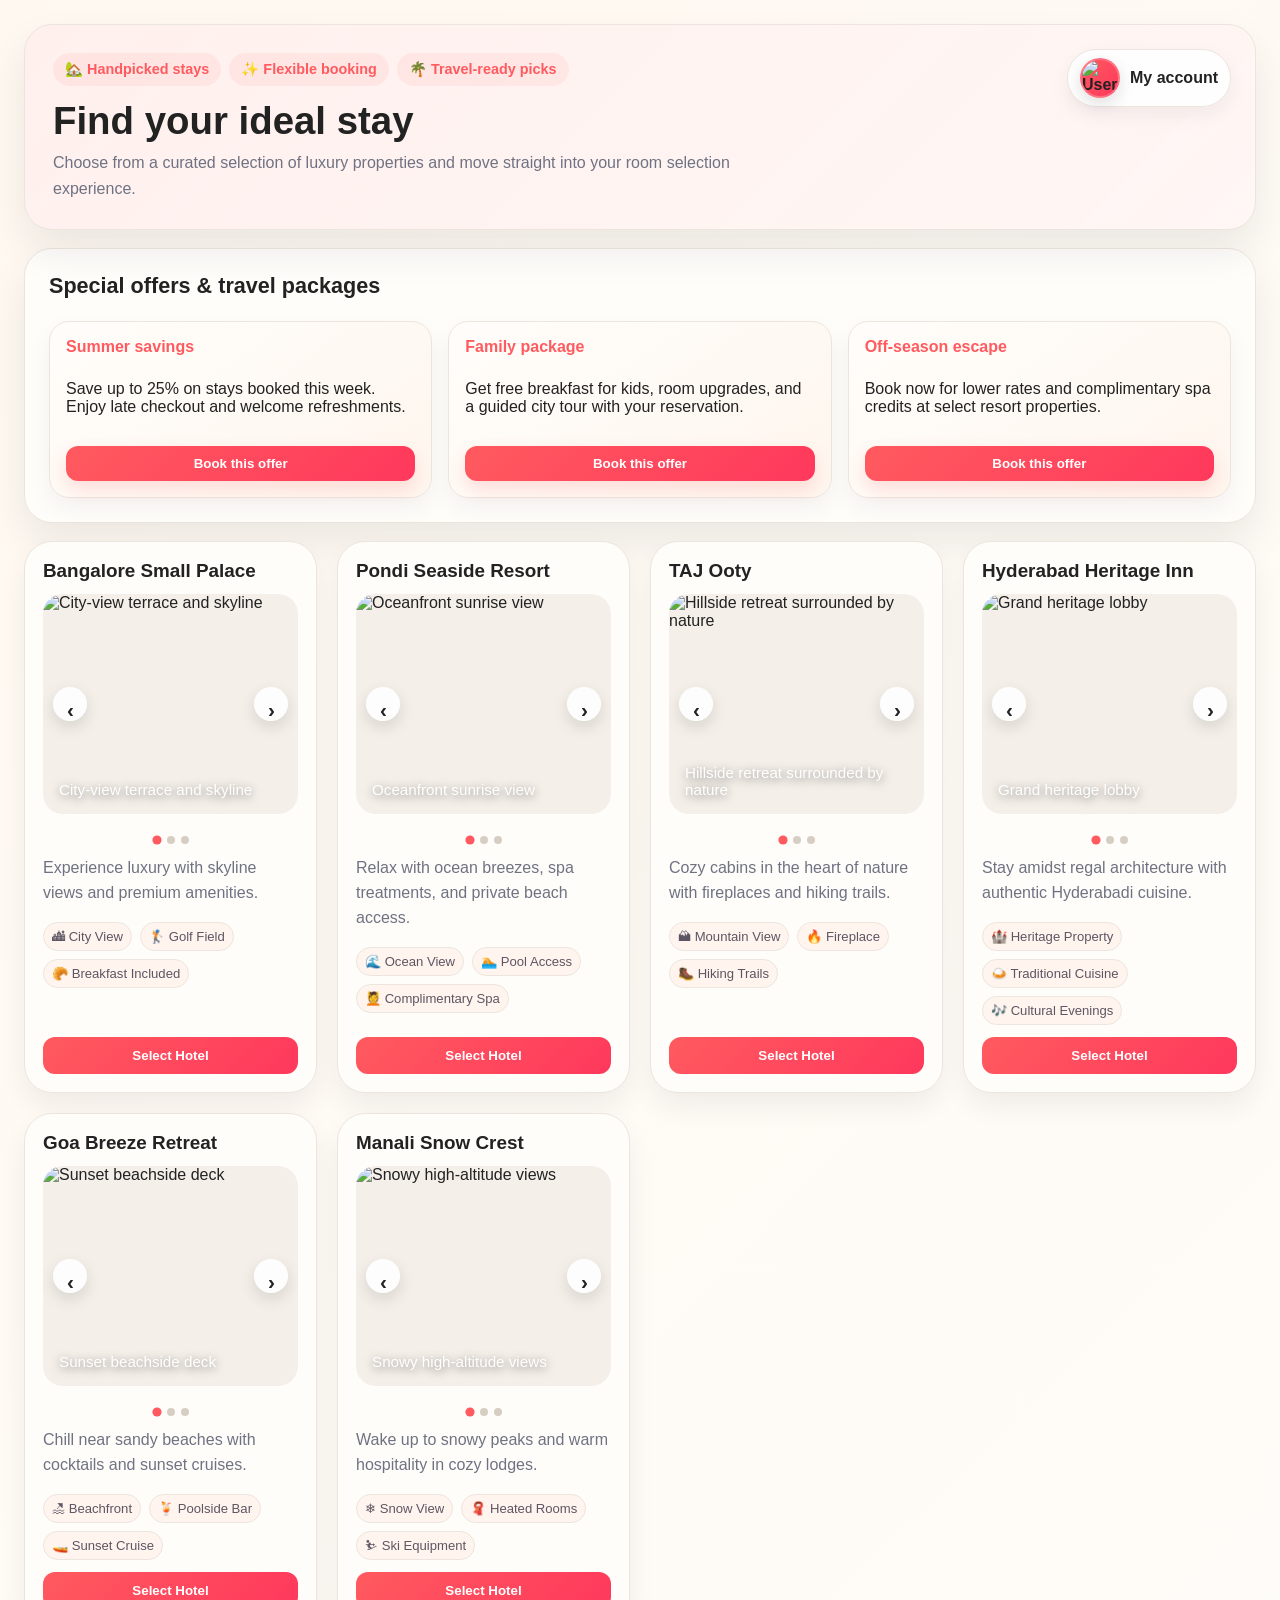
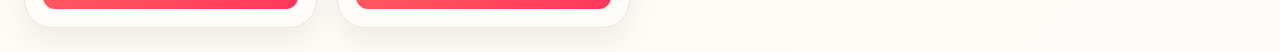
==== commit 3caff794: "UI: Refresh frontend templates with Airbnb-inspired design" ====
--- a/backend/templates/catalog.html
+++ b/backend/templates/catalog.html
@@ -6,27 +6,28 @@
   <title>Hotel Catalog</title>
   <style>
     :root {
-      --bg: #07111f;
-      --panel: rgba(7, 17, 31, 0.84);
-      --text: #f7f4ef;
-      --muted: #c7d2e0;
-      --accent: #ffb84d;
-      --accent-2: #d65b5b;
-      --border: rgba(255,255,255,0.16);
+      --bg: #f7f3ef;
+      --panel: #fffdfa;
+      --text: #222222;
+      --muted: #6f7282;
+      --accent: #ff5a5f;
+      --accent-2: #ff385c;
+      --border: #ece5de;
+      --shadow: 0 20px 40px rgba(15, 23, 42, 0.08);
     }
 
     * { box-sizing: border-box; }
     body {
       margin: 0;
       min-height: 100vh;
-      font-family: 'Segoe UI', Tahoma, Geneva, Verdana, sans-serif;
+      font-family: 'Inter', 'Segoe UI', Tahoma, Geneva, Verdana, sans-serif;
       color: var(--text);
-      background: linear-gradient(135deg, rgba(7,17,31,0.9), rgba(17,36,71,0.82)), url('/static/homepage.jpg') center/cover fixed;
+      background: linear-gradient(135deg, #fff8f0 0%, #fefcf8 100%);
       padding: 24px;
     }
 
     .page-shell {
-      max-width: 1100px;
+      max-width: 1280px;
       margin: 0 auto;
       display: grid;
       gap: 18px;
@@ -34,32 +35,52 @@
 
     .hero-card, .hotel-card {
       background: var(--panel);
-      backdrop-filter: blur(12px);
       border: 1px solid var(--border);
-      border-radius: 24px;
-      box-shadow: 0 18px 45px rgba(0,0,0,0.25);
+      border-radius: 28px;
+      box-shadow: var(--shadow);
     }
 
     .hero-card {
-      padding: 24px;
+      padding: 28px;
       position: relative;
+      background: linear-gradient(135deg, rgba(255,90,95,0.08), rgba(255,56,92,0.03)), var(--panel);
     }
 
     .hero-card h1 {
       margin: 0 0 8px;
       font-size: clamp(1.8rem, 3vw, 2.4rem);
+      line-height: 1.1;
     }
 
     .hero-card p {
       margin: 0;
       color: var(--muted);
       line-height: 1.6;
+      max-width: 760px;
+    }
+
+    .hero-badges {
+      display: flex;
+      flex-wrap: wrap;
+      gap: 8px;
+      margin-bottom: 14px;
+    }
+
+    .hero-badges span {
+      display: inline-flex;
+      align-items: center;
+      padding: 8px 12px;
+      border-radius: 999px;
+      background: rgba(255, 90, 95, 0.08);
+      color: #ff5a5f;
+      font-size: 0.9rem;
+      font-weight: 600;
     }
 
     .profile-menu {
       position: absolute;
-      top: 20px;
-      right: 20px;
+      top: 24px;
+      right: 24px;
       z-index: 3;
     }
 
@@ -69,10 +90,12 @@
       gap: 10px;
       border: 1px solid var(--border);
       border-radius: 999px;
-      background: rgba(255,255,255,0.08);
-      padding: 6px 10px 6px 6px;
+      background: rgba(255,255,255,0.9);
+      padding: 8px 12px;
       cursor: pointer;
       color: var(--text);
+      font-weight: 600;
+      box-shadow: 0 8px 20px rgba(15,23,42,0.06);
     }
 
     .profile-avatar {
@@ -81,7 +104,7 @@
       border-radius: 50%;
       object-fit: cover;
       border: 2px solid rgba(255,255,255,0.22);
-      box-shadow: 0 6px 16px rgba(0,0,0,0.2);
+      box-shadow: 0 6px 16px rgba(0,0,0,0.12);
       background: linear-gradient(135deg, var(--accent), var(--accent-2));
     }
 
@@ -91,11 +114,11 @@
       top: calc(100% + 8px);
       right: 0;
       min-width: 190px;
-      background: rgba(7, 17, 31, 0.96);
+      background: #fffdfa;
       border: 1px solid var(--border);
       border-radius: 14px;
       padding: 8px;
-      box-shadow: 0 14px 30px rgba(0,0,0,0.25);
+      box-shadow: 0 14px 30px rgba(15,23,42,0.08);
     }
 
     .profile-dropdown a {
@@ -108,7 +131,7 @@
     }
 
     .profile-dropdown a:hover {
-      background: rgba(255,255,255,0.08);
+      background: #fff5ee;
     }
 
     .profile-menu.open .profile-dropdown {
@@ -117,8 +140,8 @@
 
     .hotel-grid {
       display: grid;
-      grid-template-columns: repeat(auto-fit, minmax(260px, 1fr));
-      gap: 16px;
+      grid-template-columns: repeat(auto-fit, minmax(280px, 1fr));
+      gap: 20px;
     }
 
     .hotel-card {
@@ -127,6 +150,7 @@
       flex-direction: column;
       gap: 12px;
       transition: transform .2s ease;
+      box-shadow: 0 14px 28px rgba(15,23,42,0.06);
     }
 
     .hotel-card:hover { transform: translateY(-3px); }
@@ -137,8 +161,8 @@
     .carousel {
       position: relative;
       overflow: hidden;
-      border-radius: 18px;
-      background: #0b162a;
+      border-radius: 20px;
+      background: #f4efe9;
       min-height: 210px;
     }
 
@@ -166,12 +190,13 @@
       height: 34px;
       border-radius: 50%;
       border: none;
-      background: rgba(0,0,0,0.45);
-      color: white;
+      background: rgba(255,255,255,0.9);
+      color: #222;
       font-size: 1.3rem;
       cursor: pointer;
       display: grid;
       place-items: center;
+      box-shadow: 0 6px 16px rgba(0,0,0,0.12);
     }
 
     .carousel-btn.prev { left: 10px; }
@@ -188,9 +213,12 @@
       width: 8px;
       height: 8px;
       border-radius: 50%;
-      background: rgba(255,255,255,0.35);
+      background: #d7cec3;
       cursor: pointer;
       transition: transform .2s ease, background .2s ease;
+      padding: 0;
+      margin: 0;
+      border: none;
     }
 
     .slide-indicator.active {
@@ -201,38 +229,41 @@
     .offers-banner {
       display: grid;
       gap: 14px;
-      padding: 20px;
-      border-radius: 24px;
-      background: rgba(255,255,255,0.06);
-      border: 1px solid rgba(255,255,255,0.12);
+      padding: 24px;
+      border-radius: 28px;
+      background: var(--panel);
+      border: 1px solid var(--border);
+      box-shadow: var(--shadow);
     }
 
     .offers-banner h2 {
       margin: 0 0 8px;
-      font-size: 1.4rem;
+      font-size: 1.35rem;
     }
 
     .offer-grid {
       display: grid;
-      grid-template-columns: repeat(auto-fit, minmax(180px, 1fr));
-      gap: 12px;
+      grid-template-columns: repeat(auto-fit, minmax(240px, 1fr));
+      gap: 16px;
     }
 
     .offer-card {
-      background: rgba(255,255,255,0.08);
-      border-radius: 18px;
+      background: linear-gradient(145deg, #fffdfa, #fef6ee);
+      border: 1px solid var(--border);
+      border-radius: 20px;
       padding: 16px;
-      color: #f0f4ff;
+      color: var(--text);
       display: flex;
       flex-direction: column;
       justify-content: space-between;
       min-height: 150px;
+      box-shadow: 0 10px 24px rgba(15,23,42,0.05);
     }
 
     .offer-card strong {
       display: block;
       margin-bottom: 8px;
-      color: #fff;
+      color: #ff5a5f;
     }
 
     .offer-card button {
@@ -244,6 +275,7 @@
       cursor: pointer;
       background: linear-gradient(135deg, var(--accent), var(--accent-2));
       color: white;
+      box-shadow: 0 8px 18px rgba(255,90,95,0.18);
     }
 
     .offer-card button:hover {
@@ -252,7 +284,7 @@
 
     .offer-card.active {
       border-color: var(--accent);
-      box-shadow: 0 0 0 2px rgba(255,184,77,0.16);
+      box-shadow: 0 0 0 2px rgba(255,90,95,0.12);
     }
 
     .features {
@@ -266,8 +298,9 @@
       font-size: 0.82rem;
       padding: 6px 8px;
       border-radius: 999px;
-      background: rgba(255,255,255,0.08);
-      color: #e8f1ff;
+      background: #fff5ee;
+      color: #5d5563;
+      border: 1px solid var(--border);
     }
 
     button {
@@ -279,6 +312,12 @@
       color: white;
       font-weight: 700;
       cursor: pointer;
+      transition: transform 0.2s ease, box-shadow 0.2s ease;
+    }
+
+    button:hover {
+      transform: translateY(-1px);
+      box-shadow: 0 8px 18px rgba(255,90,95,0.16);
     }
   </style>
 </head>
@@ -294,6 +333,11 @@
           <a href="/dashboard?view=profile">Profile</a>
           <a href="/dashboard?view=bookings">My Bookings</a>
         </div>
+      </div>
+      <div class="hero-badges">
+        <span>🏡 Handpicked stays</span>
+        <span>✨ Flexible booking</span>
+        <span>🌴 Travel-ready picks</span>
       </div>
       <h1>Find your ideal stay</h1>
       <p>Choose from a curated selection of luxury properties and move straight into your room selection experience.</p>
